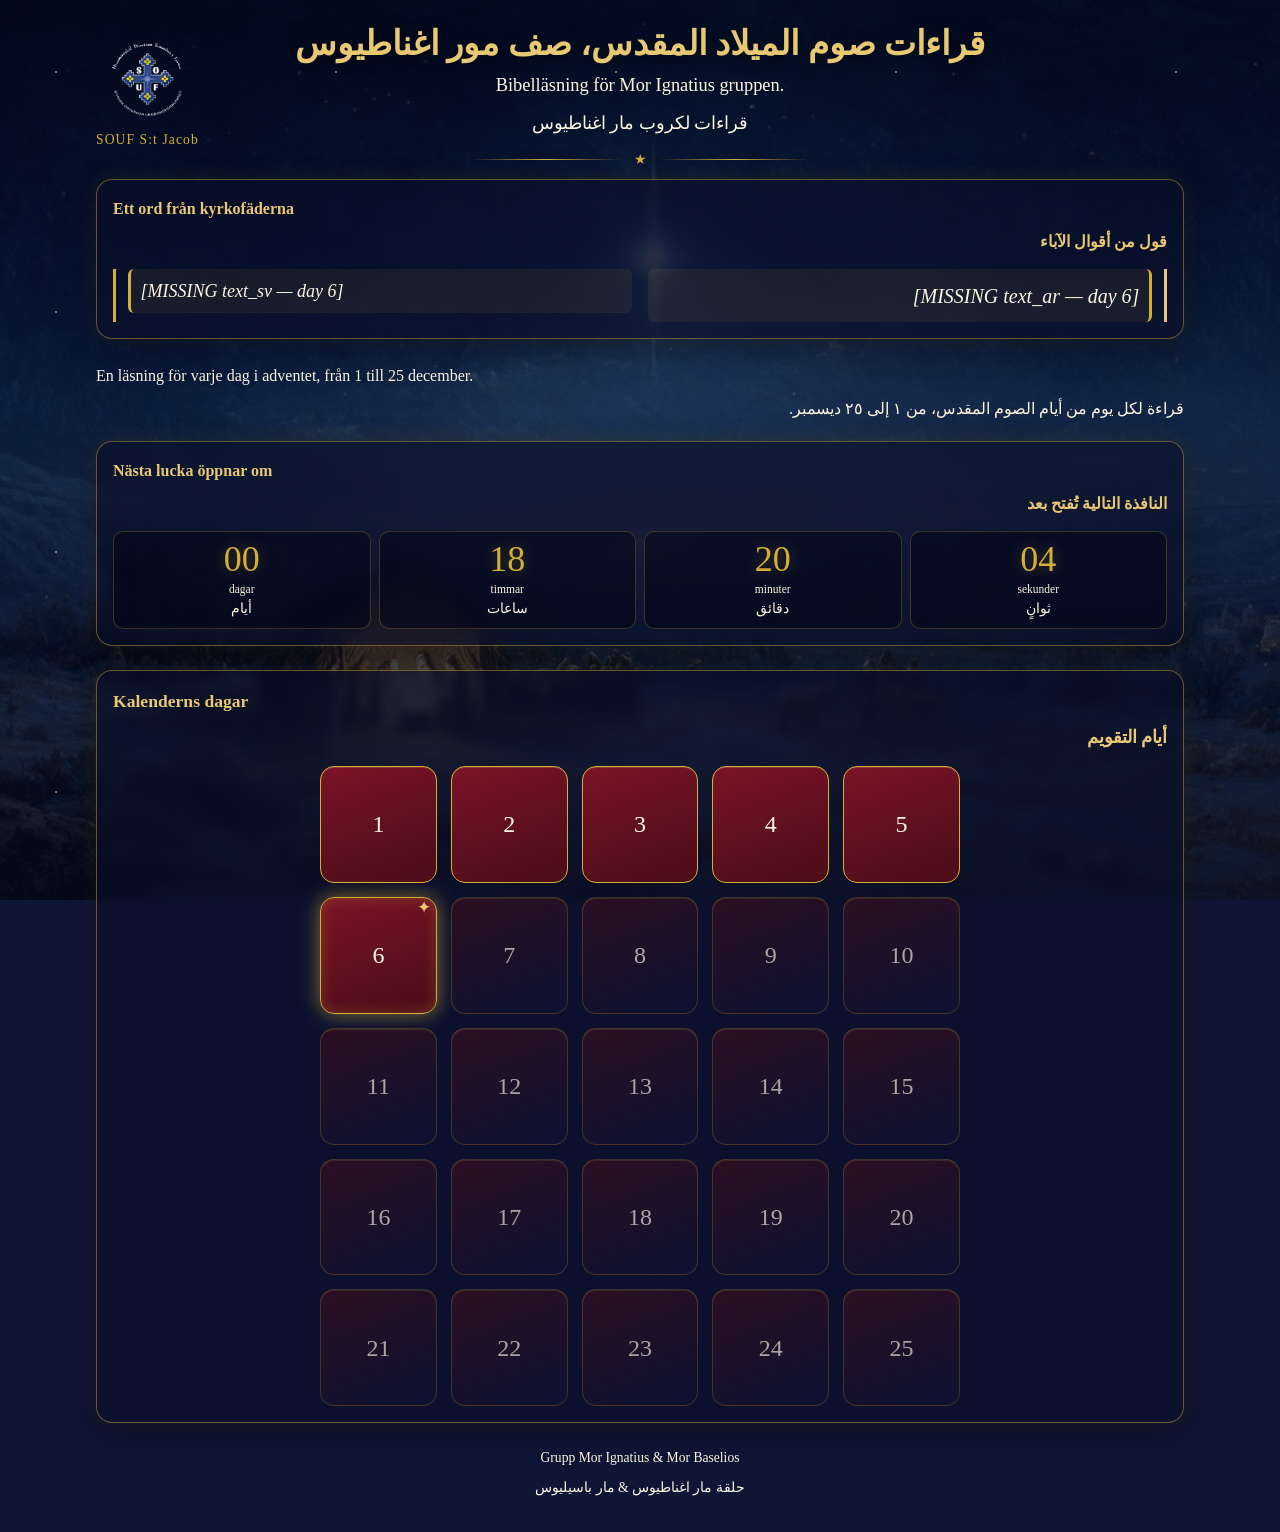
==== index.html @ a55bb00c "Add bilingual Advent calendar with simulation mode" ====
<!doctype html>
<html lang="sv" dir="ltr">
<head>
  <meta charset="utf-8">
  <meta name="viewport" content="width=device-width, initial-scale=1">
  <meta name="color-scheme" content="dark">
  <meta name="description" content="Nativity Fast readings for Mor Ignatius Sunday school.">
  <title>قراءات صوم الميلاد المقدس، صف مور اغناطيوس</title>
  <link rel="stylesheet" href="css/style.css">
  <script src="js/progress.js" defer></script>
  <script src="js/app.js" defer></script>
</head>
<body class="page-home">
  <a class="skip-link" href="#main" lang="sv" data-i18n="skipToContent">Hoppa till innehållet</a>
  <div class="sky" aria-hidden="true"></div>

  <header class="site-header">
    <div class="site-header__brand">
      <img class="site-header__logo" src="assets/logo.png" alt="" width="72" height="72">
      <p class="site-header__org">SOUF S:t Jacob</p>
    </div>
    <div class="site-header__text">
      <h1 class="site-header__title" lang="ar" dir="rtl">قراءات صوم الميلاد المقدس، صف مور اغناطيوس</h1>
      <p class="site-header__subtitle bilingual">
        <span lang="sv" data-i18n="subtitle"></span>
        <span lang="ar" dir="rtl" data-i18n="subtitle"></span>
      </p>
      <p class="header-divider" aria-hidden="true"><span>★</span></p>
    </div>
  </header>

  <main id="main">
    <p id="preview-notice" class="preview-notice" hidden>
      <span lang="sv" data-preview-sv></span>
      <span lang="ar" dir="rtl" data-preview-ar></span>
    </p>

    <section id="saying-card" class="saying-card" aria-labelledby="saying-heading" hidden>
      <h2 id="saying-heading" class="saying-card__heading bilingual">
        <span lang="sv" data-i18n="sayingTitle"></span>
        <span lang="ar" dir="rtl" data-i18n="sayingTitle"></span>
      </h2>
      <div class="saying-card__body">
        <blockquote class="saying saying--sv" lang="sv" dir="ltr">
          <p id="saying-sv-text" class="saying__text"></p>
        </blockquote>
        <blockquote class="saying saying--ar" lang="ar" dir="rtl">
          <p id="saying-ar-text" class="saying__text"></p>
        </blockquote>
      </div>
    </section>

    <div class="intro">
      <p class="bilingual">
        <span lang="sv" data-i18n="intro"></span>
        <span lang="ar" dir="rtl" data-i18n="intro"></span>
      </p>
    </div>

    <section class="countdown" aria-labelledby="countdown-heading">
      <h2 id="countdown-heading" class="countdown__heading bilingual">
        <span lang="sv" data-i18n="countdownTitle"></span>
        <span lang="ar" dir="rtl" data-i18n="countdownTitle"></span>
      </h2>
      <div id="countdown" class="countdown__timer" role="timer" aria-live="off">
        <div class="unit">
          <span id="cd-days" class="unit__value">--</span>
          <span class="unit__label" lang="sv" data-i18n="days"></span>
          <span class="unit__label" lang="ar" dir="rtl" data-i18n="days"></span>
        </div>
        <div class="unit">
          <span id="cd-hours" class="unit__value">--</span>
          <span class="unit__label" lang="sv" data-i18n="hours"></span>
          <span class="unit__label" lang="ar" dir="rtl" data-i18n="hours"></span>
        </div>
        <div class="unit">
          <span id="cd-minutes" class="unit__value">--</span>
          <span class="unit__label" lang="sv" data-i18n="minutes"></span>
          <span class="unit__label" lang="ar" dir="rtl" data-i18n="minutes"></span>
        </div>
        <div class="unit">
          <span id="cd-seconds" class="unit__value">--</span>
          <span class="unit__label" lang="sv" data-i18n="seconds"></span>
          <span class="unit__label" lang="ar" dir="rtl" data-i18n="seconds"></span>
        </div>
      </div>
      <p id="countdown-message" class="countdown__message bilingual" aria-live="polite" hidden>
        <span lang="sv" data-countdown-sv></span>
        <span lang="ar" dir="rtl" data-countdown-ar></span>
      </p>
    </section>

    <section class="calendar card" aria-labelledby="calendar-heading">
      <h2 id="calendar-heading" class="section-title bilingual">
        <span lang="sv" data-i18n="calendarTitle"></span>
        <span lang="ar" dir="rtl" data-i18n="calendarTitle"></span>
      </h2>
      <div id="calendar-grid" class="grid"></div>
    </section>
  </main>

  <footer class="site-footer">
    <p class="bilingual">
      <span lang="sv" data-i18n="footer"></span>
      <span lang="ar" dir="rtl" data-i18n="footer"></span>
    </p>
  </footer>
</body>
</html>
---- css/style.css ----
/* Nativity Fast calendar – mobile-first, bilingual, no external assets. */

:root {
  --burgundy: #7a1426;
  --deep-burgundy: #4a0d18;
  --gold: #d4af37;
  --soft-gold: #e8c872;
  --green: #12372a;
  --night: #0f1535;
  --warm-white: #fdf6e3;
  --ink: #211d1a;
  --muted-ink: #5b4a50;
  --card-bg: rgba(10, 14, 40, 0.6);
  --card-radius: 16px;
  --font-sv: Georgia, "Iowan Old Style", "Times New Roman", serif;
  --font-ar: Amiri, "Noto Naskh Arabic", "Geeza Pro", "Traditional Arabic", "Times New Roman", serif;
  --radius: 14px;
  --content-width: 1120px;
  --border-gold: rgba(212, 175, 55, 0.45);
  --quiz-green: #2e7d4f;
  --quiz-red: #b3423f;
  --quiz-card: #f7f0dd;
}

*,
*::before,
*::after {
  box-sizing: border-box;
}

[hidden] {
  display: none !important;
}

html {
  scroll-behavior: smooth;
  background: var(--night);
}

body {
  margin: 0;
  min-height: 100vh;
  background: var(--night);
  color: var(--warm-white);
  font-family: var(--font-sv);
  font-size: 1rem;
  line-height: 1.6;
}

a:focus-visible {
  outline: 3px solid var(--gold);
  outline-offset: 3px;
}

.skip-link {
  position: absolute;
  top: -100px;
  left: 1rem;
  z-index: 20;
  padding: 0.5rem 0.75rem;
  border-radius: 8px;
  background: var(--gold);
  color: var(--night);
  font-weight: 700;
  text-decoration: none;
}

.skip-link:focus {
  top: 1rem;
}

/* Fixed night scene: image on ::before, contrast overlay and faint snow on ::after.
   A CSS gradient remains visible if the image file is unavailable. */
.sky {
  position: fixed;
  inset: 0;
  z-index: 0;
  pointer-events: none;
  background: radial-gradient(120% 90% at 50% 20%, #1b2350 0%, var(--night) 55%, #080b22 100%);
}

.sky::before,
.sky::after {
  content: '';
  position: absolute;
  inset: 0;
}

.sky::before {
  background-image: url('../assets/bg-night.webp');
  background-repeat: no-repeat;
  background-size: cover;
  background-position: center 42%;
}

.sky::after {
  background-image:
    radial-gradient(1px 1px at 20% 30%, rgba(253, 246, 227, 0.45) 99%, transparent),
    radial-gradient(1px 1px at 70% 65%, rgba(232, 200, 114, 0.35) 99%, transparent),
    linear-gradient(180deg, rgba(4, 7, 24, 0.78) 0%, rgba(8, 11, 32, 0.58) 45%, rgba(4, 7, 24, 0.85) 100%);
  background-size: 280px 240px, 360px 300px, 100% 100%;
}

/* The day page uses the same backdrop brightness as the home page. */
body.page-day .sky::after {
  background-image:
    radial-gradient(1px 1px at 20% 30%, rgba(253, 246, 227, 0.45) 99%, transparent),
    radial-gradient(1px 1px at 70% 65%, rgba(232, 200, 114, 0.35) 99%, transparent),
    linear-gradient(180deg, rgba(4, 7, 24, 0.78) 0%, rgba(8, 11, 32, 0.58) 45%, rgba(4, 7, 24, 0.85) 100%);
}

.site-header,
main,
.site-footer {
  position: relative;
  z-index: 1;
  max-width: var(--content-width);
  margin-inline: auto;
  padding-inline: 1rem;
}

.site-header {
  display: flex;
  flex-direction: column;
  align-items: center;
  gap: 0.75rem;
  padding-block: 1.25rem 0.75rem;
  text-align: center;
}

.site-header__brand {
  display: flex;
  flex-direction: column;
  align-items: center;
  gap: 0.35rem;
}

.site-header__logo {
  width: clamp(56px, 16vw, 84px);
  height: auto;
}

.site-header__org {
  margin: 0;
  color: var(--gold);
  font-size: 0.85rem;
  letter-spacing: 0.08em;
  white-space: nowrap;
}

.site-header__text {
  display: grid;
  gap: 0.15rem;
}

.site-header__title {
  margin: 0;
  color: var(--soft-gold);
  font-family: var(--font-ar);
  font-size: clamp(1.25rem, 5vw, 2.1rem);
  font-weight: 700;
  line-height: 1.45;
  text-shadow: 0 2px 14px rgba(0, 0, 0, 0.55);
}

.site-header__subtitle {
  margin: 0;
  color: var(--warm-white);
  font-size: 1.15rem;
}

.site-header__subtitle [lang="ar"] {
  font-family: var(--font-ar);
  font-size: 1.15rem;
}

/* Thin gold rule with a centred star, replacing the old paired ornaments. */
.header-divider {
  display: flex;
  align-items: center;
  gap: 0.75rem;
  width: min(340px, 100%);
  margin: 0.55rem auto 0;
  color: var(--gold);
  font-size: 0.9rem;
  line-height: 1;
}

.header-divider::before,
.header-divider::after {
  content: '';
  flex: 1;
  height: 1px;
  background: linear-gradient(90deg, transparent, var(--gold), transparent);
}

.ornament {
  margin: 0;
  color: var(--gold);
  font-size: 0.9rem;
  line-height: 1;
  letter-spacing: 0.35em;
}

/* Two languages in the page direction; Arabic spans get their own direction. */
.bilingual {
  display: grid;
  gap: 0.35rem;
  margin: 0;
}

.bilingual [lang="ar"] {
  font-family: var(--font-ar);
  line-height: 1.9;
}

.intro {
  margin-block: 0.5rem 1rem;
}

.saying-card {
  margin-block: 0 1.5rem;
  padding: 1rem;
  border: 1px solid var(--border-gold);
  border-radius: var(--radius);
  background: rgba(253, 246, 227, 0.05);
}

.saying-card__heading {
  margin: 0 0 0.75rem;
  color: var(--gold);
  font-size: 1rem;
}

.saying-card__body {
  display: grid;
  grid-template-columns: minmax(0, 1fr);
  gap: 1rem;
}

.saying {
  margin: 0;
  padding-inline-start: 0.75rem;
  border-inline-start: 3px solid var(--burgundy);
}

.saying--ar {
  border-inline-start-color: var(--green);
  font-family: var(--font-ar);
}

.saying__text {
  margin: 0;
  font-size: 1.125rem;
  line-height: 1.7;
}

.saying--ar .saying__text {
  font-size: 1.25rem;
  line-height: 2;
}

.saying-card .is-placeholder {
  border-inline-start-color: var(--gold);
  background: rgba(212, 175, 55, 0.08);
  color: var(--warm-white);
}

.preview-notice {
  display: grid;
  gap: 0.2rem;
  margin: 0 0 1rem;
  padding: 0.6rem 0.8rem;
  border: 1px dashed var(--gold);
  border-radius: 10px;
  background: rgba(212, 175, 55, 0.1);
}

.countdown {
  margin-block: 1rem 1.5rem;
  padding: 1rem;
  border: 1px solid var(--border-gold);
  border-radius: var(--radius);
  background: rgba(253, 246, 227, 0.05);
}

.countdown__heading {
  margin: 0 0 0.75rem;
  font-size: 1rem;
  font-weight: 700;
}

.countdown__timer {
  display: grid;
  grid-template-columns: repeat(4, minmax(0, 1fr));
  gap: 0.5rem;
}

.unit {
  padding: 0.5rem 0.2rem;
  border-radius: 10px;
  background: rgba(15, 21, 53, 0.55);
  text-align: center;
}

.unit__value {
  display: block;
  color: var(--gold);
  font-size: clamp(1.4rem, 6vw, 2.25rem);
  font-variant-numeric: tabular-nums;
  line-height: 1.1;
}

.unit__label {
  display: block;
  font-size: 0.72rem;
}

.unit__label[lang="ar"] {
  font-family: var(--font-ar);
  font-size: 0.85rem;
}

.countdown__message {
  margin: 0.75rem 0 0;
  font-weight: 700;
}

.section-title {
  margin: 0 0 0.75rem;
  font-size: 1.1rem;
}

.grid {
  display: grid;
  grid-template-columns: repeat(5, minmax(0, 1fr));
  gap: clamp(6px, 2vw, 14px);
  max-width: 620px;
  margin-inline: auto;
}

.tile {
  position: relative;
  display: flex;
  aspect-ratio: 1;
  align-items: center;
  justify-content: center;
  border: 1px solid var(--border-gold);
  border-radius: 14px;
  background: linear-gradient(160deg, rgba(122, 20, 38, 0.9), rgba(18, 55, 42, 0.9));
  color: var(--warm-white);
  font-size: clamp(1.1rem, 4vw, 1.5rem);
  font-variant-numeric: tabular-nums;
  text-decoration: none;
  user-select: none;
  transition: transform 0.18s ease, box-shadow 0.18s ease, border-color 0.18s ease;
}

.tile:hover,
.tile:focus-visible {
  border-color: var(--gold);
  box-shadow: 0 0 0 3px rgba(212, 175, 55, 0.35);
  transform: translateY(-2px);
}

.tile--today {
  border-color: var(--gold);
  box-shadow: 0 0 18px rgba(212, 175, 55, 0.55);
}

.tile--locked {
  border-style: dashed;
  opacity: 0.55;
  cursor: not-allowed;
}

.tile--locked:hover {
  box-shadow: none;
  transform: none;
}

.tile__star {
  position: absolute;
  top: 4px;
  right: 6px;
  color: var(--gold);
  font-size: 0.7em;
  line-height: 1;
}

.day-nav {
  display: flex;
  flex-wrap: wrap;
  gap: 0.5rem;
  justify-content: space-between;
  margin-block: 1rem;
}

.nav__link,
.button-link {
  display: inline-flex;
  flex-direction: column;
  align-items: center;
  gap: 0.1rem;
  padding: 0.5rem 0.8rem;
  border: 1px solid var(--border-gold);
  border-radius: 10px;
  background: rgba(122, 20, 38, 0.55);
  color: var(--warm-white);
  font-size: 0.9rem;
  line-height: 1.3;
  text-align: center;
  text-decoration: none;
}

.nav__link:hover,
.button-link:hover {
  border-color: var(--gold);
  background: var(--burgundy);
}

.nav__link span[lang="ar"],
.button-link span[lang="ar"] {
  font-family: var(--font-ar);
  font-size: 0.9rem;
}

.nav__link--home {
  background: rgba(18, 55, 42, 0.75);
}

.nav__link--disabled {
  opacity: 0.6;
  cursor: not-allowed;
}

.day-content {
  padding-bottom: 2rem;
}

.day-header {
  margin-bottom: 1.25rem;
  text-align: center;
}

.day-header__title {
  margin: 0;
  color: var(--gold);
  font-size: clamp(1.3rem, 5vw, 2rem);
  letter-spacing: 0.05em;
  line-height: 1.4;
}

.day-header__title [lang="ar"] {
  font-family: var(--font-ar);
}

.readings {
  display: grid;
  grid-template-columns: minmax(0, 1fr);
  gap: 1.25rem;
}

.reading {
  padding: clamp(1rem, 3vw, 1.75rem);
  border-top: 6px solid var(--burgundy);
  border-radius: var(--radius);
  background: var(--warm-white);
  color: var(--ink);
  box-shadow: 0 8px 24px rgba(0, 0, 0, 0.25);
}

.reading--ar {
  border-top-color: var(--green);
  font-family: var(--font-ar);
}

.reading__heading {
  margin: 0 0 0.5rem;
  color: var(--burgundy);
  font-size: 1rem;
  letter-spacing: 0.04em;
}

.reading--ar .reading__heading {
  color: var(--green);
  font-family: var(--font-ar);
  text-transform: none;
}

.reading__ref {
  margin: 0 0 1rem;
  color: var(--burgundy);
  font-size: 1.05rem;
  font-weight: 700;
}

.reading--ar .reading__ref {
  color: var(--green);
  font-family: var(--font-ar);
  font-size: 1.15rem;
}

.reading__text {
  margin: 0 0 1rem;
  font-size: 1.125rem;
  line-height: 1.8;
}

.reading--ar .reading__text {
  font-size: 1.25rem;
  line-height: 2.1;
}

.reading__text:last-child {
  margin-bottom: 0;
}

/* Missing data is visibly marked so it is never mistaken for Scripture. */
.is-placeholder {
  padding: 0.4rem 0.6rem;
  border-inline-start: 3px solid var(--burgundy);
  border-radius: 6px;
  background: rgba(122, 20, 38, 0.08);
  color: var(--muted-ink);
  font-style: italic;
}

.reading--ar .is-placeholder {
  border-inline-start-color: var(--green);
}

.notice {
  font-size: 0.9rem;
}

.reading .notice {
  margin: 0.75rem 0 0;
  color: var(--muted-ink);
  font-style: italic;
}

.message-box {
  max-width: 620px;
  margin: 2rem auto;
  padding: 1.5rem;
  border: 1px solid var(--border-gold);
  border-radius: var(--radius);
  background: rgba(253, 246, 227, 0.05);
  text-align: center;
}

.message-box .notice {
  margin: 0 0 1rem;
}

.loading {
  opacity: 0.8;
}

/* End-of-reading quiz. White text on the green/red states passes WCAG AA. */
.quiz-gate {
  margin-top: 1.5rem;
  text-align: center;
}

.quiz__start {
  display: inline-flex;
  flex-direction: column;
  align-items: center;
  gap: 0.15rem;
  min-height: 48px;
  padding: 0.7rem 1.6rem;
  border: 1px solid var(--border-gold);
  border-radius: 10px;
  background: var(--burgundy);
  color: var(--warm-white);
  font-family: inherit;
  font-size: 1rem;
  line-height: 1.4;
  cursor: pointer;
}

.quiz__start:hover {
  border-color: var(--gold);
}

.quiz__start:focus-visible,
.quiz__option:focus-visible,
.quiz__reset:focus-visible {
  outline: 3px solid var(--gold);
  outline-offset: 2px;
}

.quiz__start [lang="ar"],
.quiz__reset [lang="ar"] {
  font-family: var(--font-ar);
}

.quiz {
  margin-top: 1.5rem;
  padding: clamp(1rem, 3vw, 1.75rem);
  border-top: 6px solid var(--gold);
  border-radius: var(--radius);
  background: var(--quiz-card);
  color: var(--ink);
  box-shadow: 0 8px 24px rgba(0, 0, 0, 0.25);
}

.quiz__heading {
  margin: 0 0 0.75rem;
  color: var(--burgundy);
  font-size: 1.1rem;
}

.quiz__question {
  margin: 0 0 1rem;
  font-size: 1.125rem;
}

.quiz__question [lang="ar"] {
  font-size: 1.2rem;
}

.quiz__notice {
  margin: 0 0 0.75rem;
  color: var(--muted-ink);
  font-size: 0.9rem;
  font-style: italic;
}

.quiz__options {
  display: grid;
  gap: 0.6rem;
  margin: 0 0 1rem;
}

.quiz__option {
  display: grid;
  grid-template-columns: auto minmax(0, 1fr);
  gap: 0.6rem;
  align-items: center;
  width: 100%;
  min-height: 48px;
  padding: 0.6rem 0.8rem;
  border: 1px solid rgba(33, 29, 26, 0.3);
  border-radius: 10px;
  background: rgba(255, 255, 255, 0.65);
  color: var(--ink);
  font-family: inherit;
  font-size: 1rem;
  line-height: 1.5;
  text-align: start;
  cursor: pointer;
  transition: border-color 0.15s ease, background 0.15s ease;
}

.quiz__option:hover:not(:disabled) {
  border-color: var(--burgundy);
}

.quiz__option:disabled {
  cursor: not-allowed;
}

.quiz__icon {
  min-width: 1.4em;
  font-size: 1.2rem;
  text-align: center;
}

.quiz__option-text {
  display: grid;
  gap: 0.15rem;
}

.quiz__option-text [lang="ar"] {
  font-family: var(--font-ar);
  font-size: 1.05rem;
}

.quiz__option--correct {
  border-color: var(--quiz-green);
  background: var(--quiz-green);
  color: #fff;
  animation: quiz-glow 0.8s ease;
}

.quiz__option--wrong {
  border-color: var(--quiz-red);
  background: var(--quiz-red);
  color: #fff;
  opacity: 0.85;
  animation: quiz-shake 0.3s ease;
}

/* Keep placeholder text readable once an option is colored. */
.quiz__option--correct .is-placeholder,
.quiz__option--wrong .is-placeholder {
  border-inline-start-color: rgba(255, 255, 255, 0.6);
  background: transparent;
  color: inherit;
}

.quiz__feedback {
  margin: 0 0 0.75rem;
  min-height: 1.5em;
  font-weight: 700;
}

.quiz__explain {
  margin: 0 0 0.75rem;
  padding: 0.6rem 0.8rem;
  border-inline-start: 3px solid var(--quiz-green);
  border-radius: 6px;
  background: rgba(46, 125, 79, 0.1);
}

.quiz__result {
  display: flex;
  align-items: center;
  gap: 0.75rem;
  margin: 0 0 0.75rem;
}

/* Full star is solid gold; half star clips the gold layer to 50%. */
.quiz__star {
  position: relative;
  display: inline-block;
  color: rgba(33, 29, 26, 0.25);
  font-size: 2rem;
  line-height: 1;
}

.quiz__star-fill {
  position: absolute;
  inset: 0;
  color: var(--gold);
}

.quiz__star--half .quiz__star-fill {
  clip-path: inset(0 50% 0 0);
}

.quiz__star-label {
  font-size: 0.9rem;
}

.quiz__reset {
  display: inline-flex;
  flex-direction: column;
  align-items: center;
  gap: 0.1rem;
  padding: 0.3rem 0.5rem;
  border: none;
  background: none;
  color: var(--burgundy);
  font-family: inherit;
  font-size: 0.9rem;
  text-decoration: underline;
  cursor: pointer;
}

@keyframes quiz-shake {
  0%, 100% { transform: translateX(0); }
  25% { transform: translateX(-4px); }
  75% { transform: translateX(4px); }
}

@keyframes quiz-glow {
  from { box-shadow: 0 0 0 0 rgba(46, 125, 79, 0.5); }
  to { box-shadow: 0 0 0 8px rgba(46, 125, 79, 0); }
}

/* ---- Reference-look theme pass: translucent cards and night-gold details ---- */

.card,
.saying-card,
.countdown,
.calendar,
.preview-notice,
.day-nav,
.message-box {
  border: 1px solid var(--border-gold);
  border-radius: var(--card-radius);
  background: var(--card-bg);
  box-shadow: 0 10px 30px rgba(0, 0, 0, 0.35), 0 0 22px rgba(212, 175, 55, 0.1);
  -webkit-backdrop-filter: blur(4px);
  backdrop-filter: blur(4px);
}

/* Solid fallback where backdrop-filter is unsupported. */
@supports not ((backdrop-filter: blur(4px)) or (-webkit-backdrop-filter: blur(4px))) {
  .card,
  .saying-card,
  .countdown,
  .calendar,
  .preview-notice,
  .day-nav,
  .message-box,
  .quiz {
    background: rgba(10, 14, 40, 0.94);
  }
}

.calendar,
.countdown {
  padding: 1rem;
}

.preview-notice {
  border-style: dashed;
}

.saying-card__heading,
.countdown__heading,
.section-title {
  color: var(--soft-gold);
}

.saying {
  border-inline-start: 3px solid var(--gold);
}

.saying--ar {
  border-inline-start-color: var(--soft-gold);
}

.unit {
  border: 1px solid rgba(212, 175, 55, 0.25);
  background: rgba(4, 7, 24, 0.55);
}

.unit__value {
  color: var(--gold);
  text-shadow: 0 0 14px rgba(212, 175, 55, 0.35);
}

.grid {
  max-width: 640px;
}

.tile {
  border: 1px solid var(--gold);
  border-radius: 14px;
  background: linear-gradient(160deg, var(--burgundy), var(--deep-burgundy));
  box-shadow: inset 0 1px 0 rgba(232, 200, 114, 0.2);
  font-family: var(--font-sv);
}

.tile--locked {
  border-color: rgba(212, 175, 55, 0.35);
  background: linear-gradient(160deg, rgba(74, 13, 24, 0.8), rgba(15, 21, 53, 0.8));
  opacity: 0.65;
}

.tile--today {
  box-shadow: 0 0 20px rgba(212, 175, 55, 0.6), inset 0 0 14px rgba(212, 175, 55, 0.25);
}

.tile--today::after {
  content: '✦';
  position: absolute;
  top: 2px;
  right: 5px;
  color: var(--soft-gold);
  font-size: 0.7em;
  line-height: 1;
  animation: tile-sparkle 2.4s ease-in-out infinite;
}

.tile__star {
  top: 3px;
  right: 5px;
  font-size: 0.75em;
}

.tile--today .tile__star {
  right: 18px;
}

@keyframes tile-sparkle {
  0%, 100% { opacity: 0.45; transform: scale(0.85); }
  50% { opacity: 1; transform: scale(1.15); }
}

.day-nav {
  padding: 0.5rem;
}

.reading {
  position: relative;
  border: 1px solid var(--border-gold);
  border-top: 4px solid var(--gold);
  background: linear-gradient(180deg, #fffdf5, var(--warm-white));
  box-shadow: 0 10px 30px rgba(0, 0, 0, 0.35), 0 0 20px rgba(212, 175, 55, 0.12);
}

.reading--ar {
  border-top-color: var(--soft-gold);
}

/* Quiz keeps the same card language, with AA-safe text on every state. */
.quiz {
  border: 1px solid var(--border-gold);
  border-top: 3px solid var(--gold);
  background: var(--card-bg);
  color: var(--warm-white);
  box-shadow: 0 10px 30px rgba(0, 0, 0, 0.35), 0 0 22px rgba(212, 175, 55, 0.1);
  -webkit-backdrop-filter: blur(4px);
  backdrop-filter: blur(4px);
}

.quiz__heading {
  color: var(--soft-gold);
}

.quiz__notice {
  color: #eadfc4;
}

.quiz__option {
  border-color: rgba(212, 175, 55, 0.3);
  background: rgba(253, 246, 227, 0.07);
  color: var(--warm-white);
}

.quiz__option:hover:not(:disabled) {
  background: rgba(122, 20, 38, 0.5);
}

.quiz .is-placeholder {
  border-inline-start-color: var(--gold);
  background: rgba(122, 20, 38, 0.35);
  color: var(--warm-white);
}

.quiz__option .is-placeholder {
  border-inline-start-color: var(--gold);
  background: rgba(122, 20, 38, 0.35);
  color: var(--warm-white);
}

.quiz__explain {
  background: rgba(46, 125, 79, 0.25);
}

.quiz__star {
  color: rgba(253, 246, 227, 0.3);
}

.quiz__reset {
  color: var(--soft-gold);
}

.site-footer {
  padding-block: 1.5rem 2rem;
  font-size: 0.85rem;
  text-align: center;
}

.site-footer [lang="ar"] {
  font-family: var(--font-ar);
}

@media (max-width: 699px) {
  /* Keep the Nativity scene in frame on narrow screens. */
  .sky::before {
    background-position: 50% 32%;
  }
}

@media (max-width: 359px) {
  .grid {
    grid-template-columns: repeat(4, minmax(0, 1fr));
  }

  .sky::before {
    background-position: 50% 28%;
  }
}

@media (min-width: 700px) {
  /* Three-column header: logo left, text truly centred, empty right column. */
  .site-header {
    display: grid;
    grid-template-columns: minmax(0, 1fr) auto minmax(0, 1fr);
    align-items: center;
    column-gap: 1rem;
  }

  .site-header__brand {
    grid-column: 1;
    justify-self: start;
  }

  .site-header__text {
    grid-column: 2;
    justify-self: center;
  }

  .site-header::after {
    content: '';
    grid-column: 3;
  }

  .saying-card__body {
    grid-template-columns: minmax(0, 1fr) minmax(0, 1fr);
  }

  .readings {
    grid-template-columns: minmax(0, 1fr) minmax(0, 1fr);
    gap: 2.5rem;
  }

  /* Gold star floating in the gap between the two language columns. */
  .reading--ar::before {
    content: '✦';
    position: absolute;
    top: 50%;
    left: -1.5rem;
    transform: translateY(-50%);
    color: var(--gold);
    font-size: 1.1rem;
    line-height: 1;
    text-shadow: 0 0 12px rgba(212, 175, 55, 0.7);
  }
}

@media (prefers-reduced-motion: reduce) {
  *,
  *::before,
  *::after {
    animation-duration: 0.001ms !important;
    animation-iteration-count: 1 !important;
    scroll-behavior: auto !important;
    transition-duration: 0.001ms !important;
  }
}
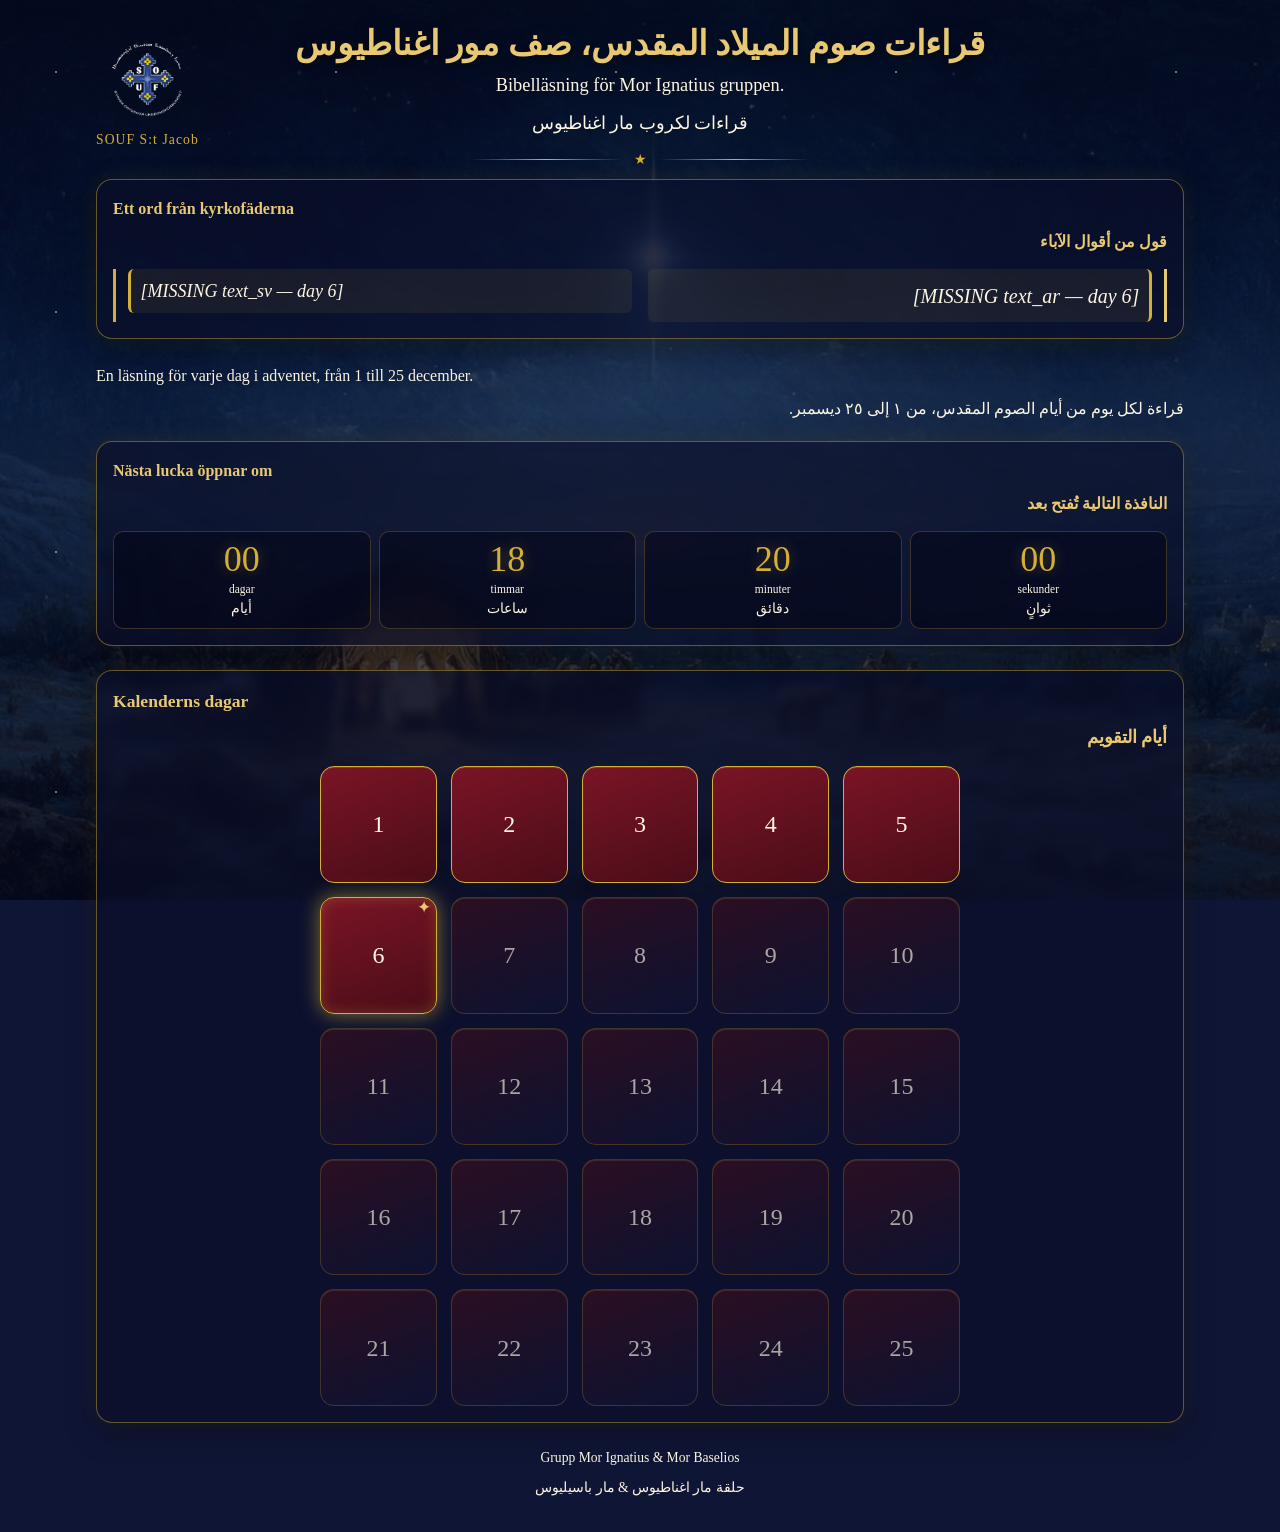
==== commit 2184328a: "Use Swedish browser title and logo favicon" ====
--- a/index.html
+++ b/index.html
@@ -5,7 +5,8 @@
   <meta name="viewport" content="width=device-width, initial-scale=1">
   <meta name="color-scheme" content="dark">
   <meta name="description" content="Nativity Fast readings for Mor Ignatius Sunday school.">
-  <title>قراءات صوم الميلاد المقدس، صف مور اغناطيوس</title>
+  <title>Bibelläsning för Mor Ignatius gruppen</title>
+  <link rel="icon" type="image/png" href="assets/logo.png">
   <link rel="stylesheet" href="css/style.css">
   <script src="js/progress.js" defer></script>
   <script src="js/app.js" defer></script>
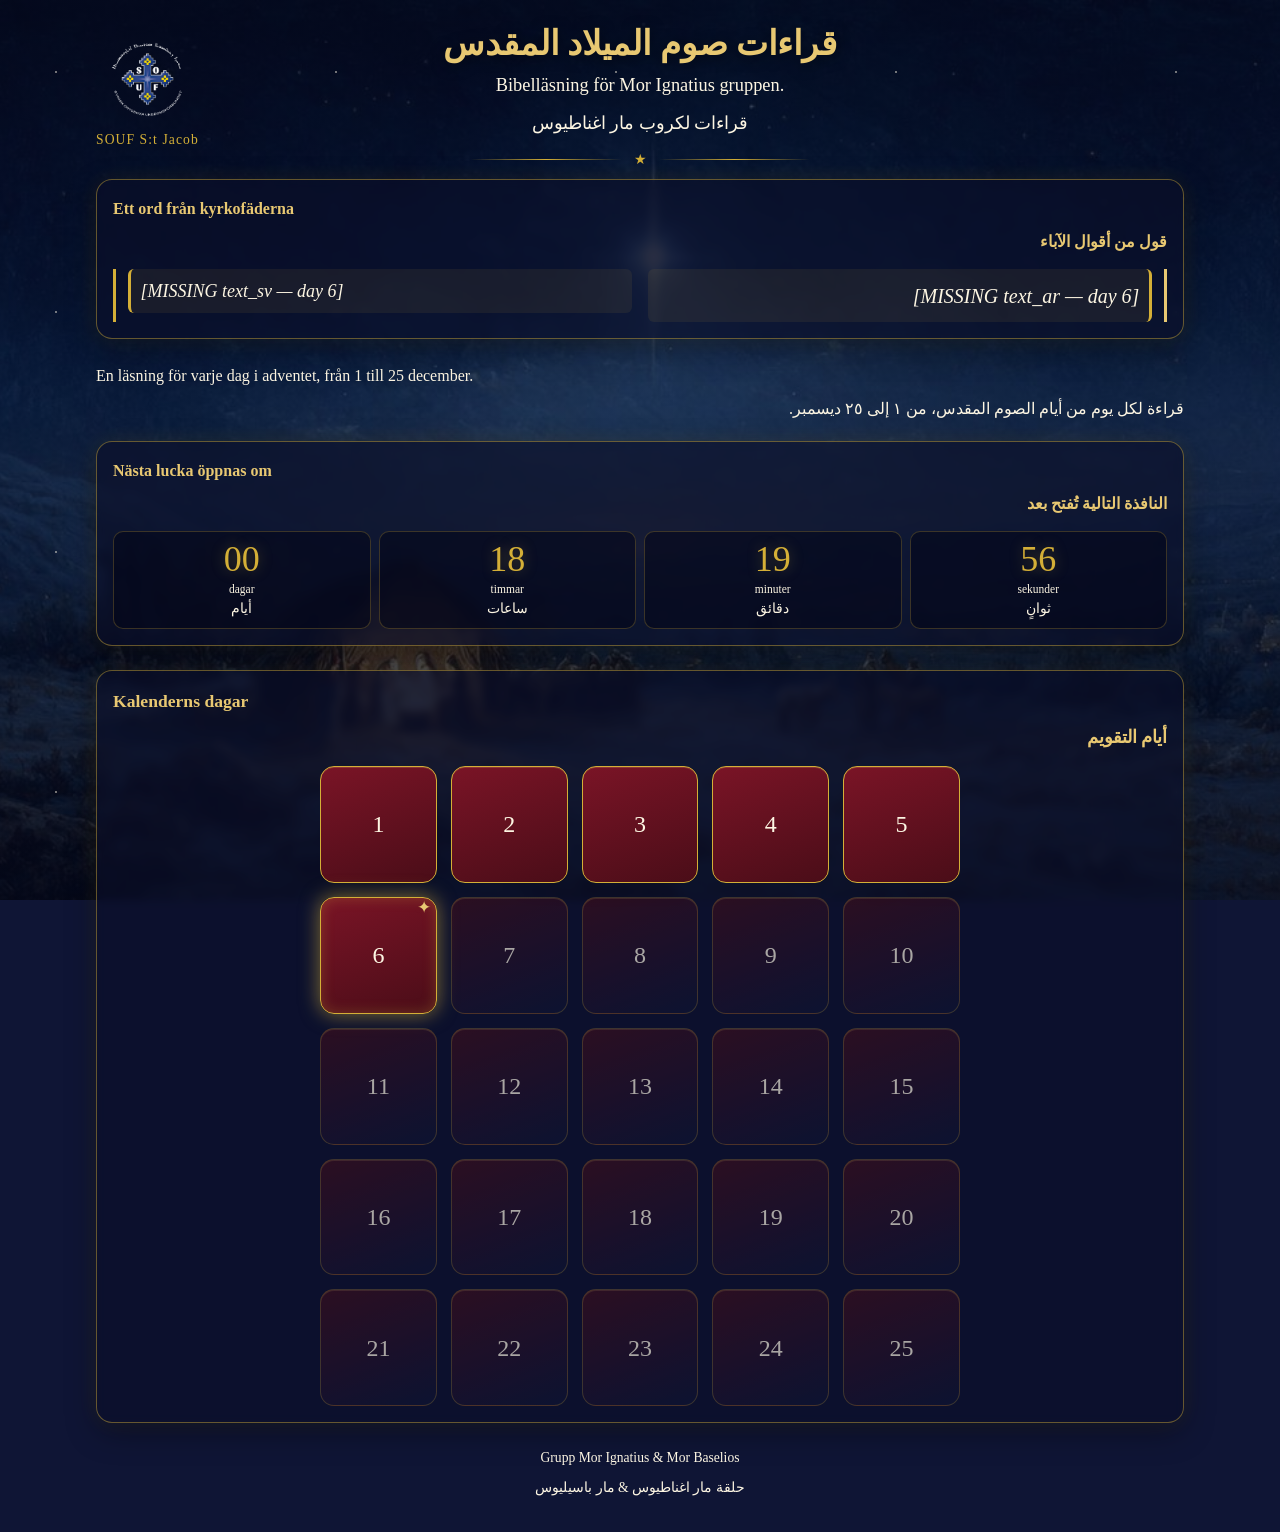
==== commit 8fec7c6c: "Modified Text" ====
--- a/index.html
+++ b/index.html
@@ -21,7 +21,7 @@
       <p class="site-header__org">SOUF S:t Jacob</p>
     </div>
     <div class="site-header__text">
-      <h1 class="site-header__title" lang="ar" dir="rtl">قراءات صوم الميلاد المقدس، صف مور اغناطيوس</h1>
+      <h1 class="site-header__title" lang="ar" dir="rtl">قراءات صوم الميلاد المقدس</h1>
       <p class="site-header__subtitle bilingual">
         <span lang="sv" data-i18n="subtitle"></span>
         <span lang="ar" dir="rtl" data-i18n="subtitle"></span>
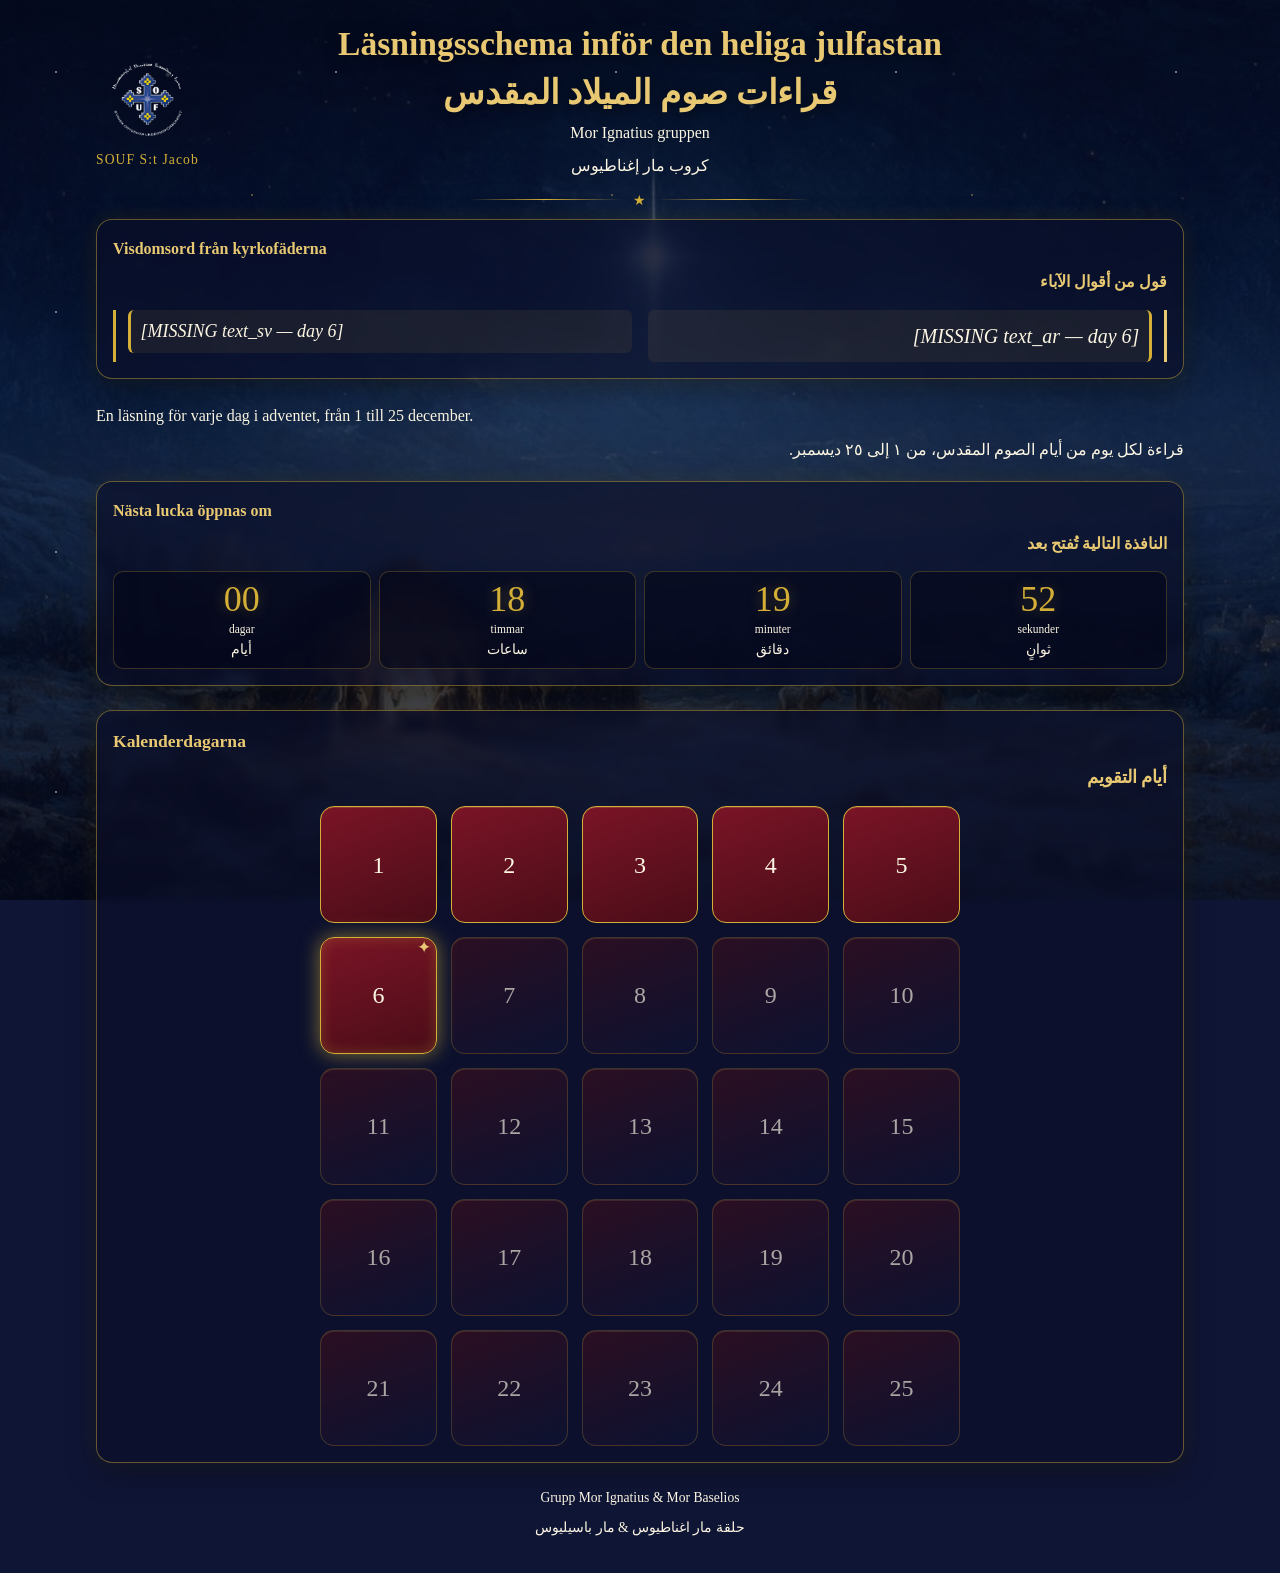
==== commit 7abd0307: "Text fixed issues" ====
--- a/index.html
+++ b/index.html
@@ -21,7 +21,10 @@
       <p class="site-header__org">SOUF S:t Jacob</p>
     </div>
     <div class="site-header__text">
-      <h1 class="site-header__title" lang="ar" dir="rtl">قراءات صوم الميلاد المقدس</h1>
+      <h1 class="site-header__title">
+        <span lang="sv" dir="ltr">Läsningsschema inför den heliga julfastan</span>
+        <span lang="ar" dir="rtl">قراءات صوم الميلاد المقدس</span>
+      </h1>
       <p class="site-header__subtitle bilingual">
         <span lang="sv" data-i18n="subtitle"></span>
         <span lang="ar" dir="rtl" data-i18n="subtitle"></span>
--- a/css/style.css
+++ b/css/style.css
@@ -156,22 +156,34 @@
 .site-header__title {
   margin: 0;
   color: var(--soft-gold);
-  font-family: var(--font-ar);
   font-size: clamp(1.25rem, 5vw, 2.1rem);
   font-weight: 700;
   line-height: 1.45;
   text-shadow: 0 2px 14px rgba(0, 0, 0, 0.55);
 }
 
+/* Both title lines share the gold styling; each language keeps its own font. */
+.site-header__title span {
+  display: block;
+}
+
+.site-header__title [lang="sv"] {
+  font-family: var(--font-sv);
+}
+
+.site-header__title [lang="ar"] {
+  font-family: var(--font-ar);
+}
+
 .site-header__subtitle {
   margin: 0;
   color: var(--warm-white);
-  font-size: 1.15rem;
+  font-size: 1rem;
 }
 
 .site-header__subtitle [lang="ar"] {
   font-family: var(--font-ar);
-  font-size: 1.15rem;
+  font-size: 1rem;
 }
 
 /* Thin gold rule with a centred star, replacing the old paired ornaments. */
